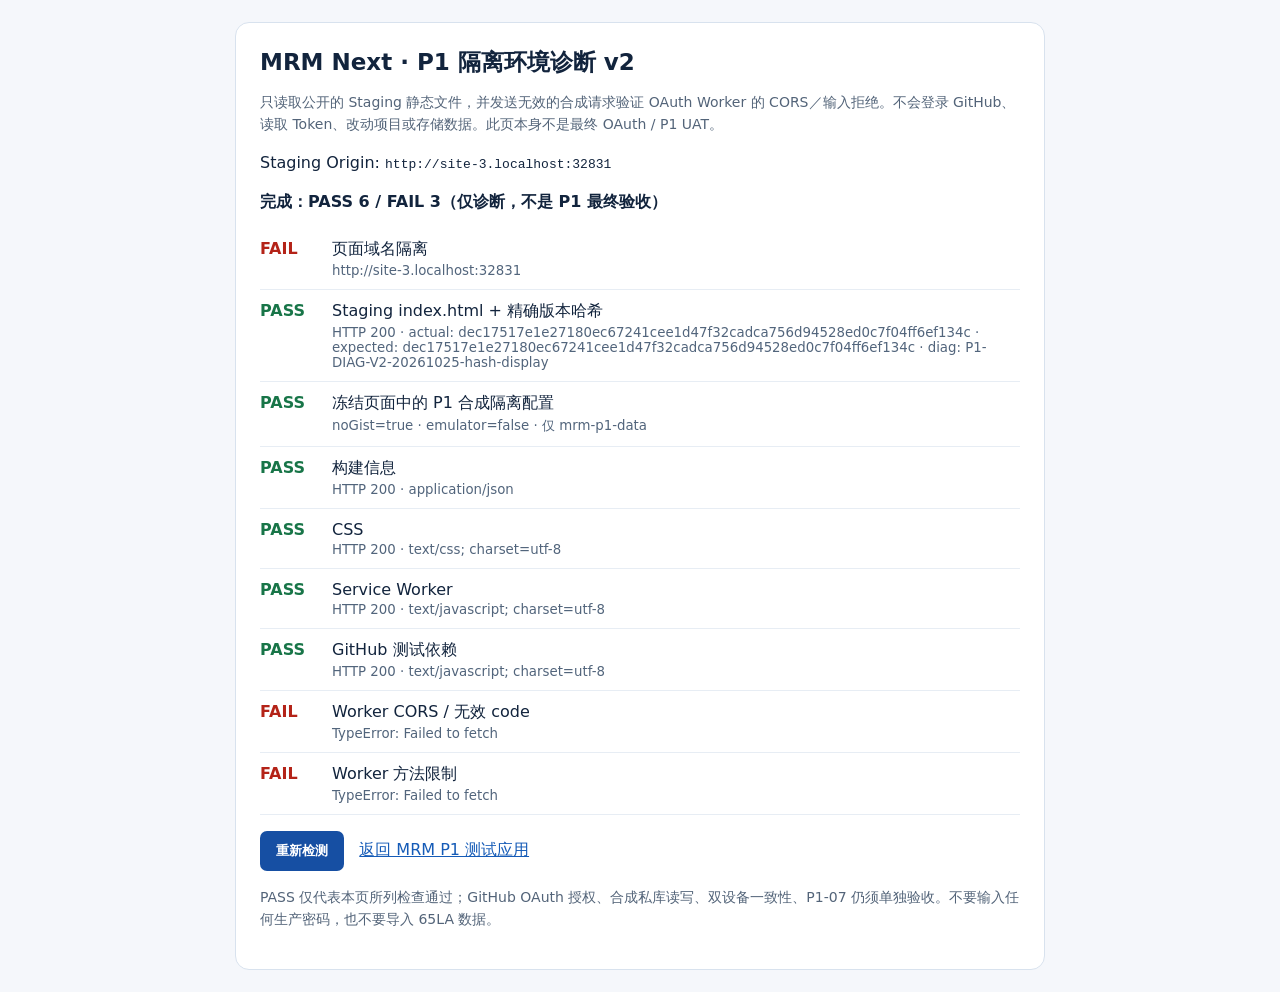
==== p1-readiness-v2.html @ 8fc5a5d3 "test(p1): add cache-independent staging version diagnostic v2" ====
<!doctype html>
<html lang="zh-CN">
<head>
<meta charset="UTF-8">
<meta name="viewport" content="width=device-width, initial-scale=1">
<meta name="referrer" content="no-referrer">
<meta http-equiv="Content-Security-Policy" content="default-src 'none'; script-src 'unsafe-inline'; style-src 'unsafe-inline'; connect-src 'self' https://mrm-p1-oauth-2026.eidolonye.workers.dev; base-uri 'none'; form-action 'none'; object-src 'none'">
<title>MRM P1 独立环境诊断 v2</title>
<style>
body{font-family:system-ui,-apple-system,Segoe UI,sans-serif;background:#f5f7fb;color:#12243d;margin:0;padding:22px}
main{max-width:760px;margin:0 auto;background:white;padding:24px;border:1px solid #d8e2ee;border-radius:14px}
h1{font-size:23px;margin:0 0 10px}p{line-height:1.55}.hint{color:#536479;font-size:14px}
a{color:#155bb7}.item{padding:11px 0;border-bottom:1px solid #e7edf4;display:flex;gap:12px;align-items:baseline}
.ind{min-width:60px;font-weight:700}.pass{color:#187548}.fail{color:#b42318}.busy{color:#706025}
small{display:block;color:#52657c;margin-top:3px;overflow-wrap:anywhere}#summary{font-weight:700;margin:15px 0}
button{padding:11px 16px;background:#164fa3;border:0;border-radius:7px;color:white;cursor:pointer;font-weight:650}
</style>
</head>
<body><main>
<h1>MRM Next · P1 隔离环境诊断 v2</h1>
<p class="hint">只读取公开的 Staging 静态文件，并发送无效的合成请求验证 OAuth Worker 的 CORS／输入拒绝。不会登录 GitHub、读取 Token、改动项目或存储数据。此页本身不是最终 OAuth / P1 UAT。</p>
<p>Staging Origin: <code id="origin"></code></p>
<div id="summary" aria-live="polite">准备检测…</div>
<div id="results" aria-live="polite"></div>
<p><button id="run" type="button">重新检测</button> &nbsp; <a href="/">返回 MRM P1 测试应用</a></p>
<p class="hint">PASS 仅代表本页所列检查通过；GitHub OAuth 授权、合成私库读写、双设备一致性、P1-07 仍须单独验收。不要输入任何生产密码，也不要导入 65LA 数据。</p>
<script>
const expectedOrigin='https://mrm-p1-lab-2026.github.io';
const worker='https://mrm-p1-oauth-2026.eidolonye.workers.dev/exchange';
const expectedHash='dec17517e1e27180ec67241cee1d47f32cadca756d94528ed0c7f04ff6ef134c';
const results=document.querySelector('#results'),sum=document.querySelector('#summary');
const evidenceVersion='P1-DIAG-V2-20261025-hash-display';
document.querySelector('#origin').textContent=location.origin;
let passed=0,failed=0;
function add(name,ok,detail){
 const row=document.createElement('div');row.className='item';
 const badge=document.createElement('span');badge.className='ind '+(ok?'pass':'fail');badge.textContent=ok?'PASS':'FAIL';
 const box=document.createElement('span');box.textContent=name;
 const info=document.createElement('small');info.textContent=String(detail||'');box.append(info);row.append(badge,box);results.append(row);
 ok?passed++:failed++;
 sum.textContent='PASS '+passed+' / FAIL '+failed+'（仅诊断，不是 P1 最终验收）';
}
const status=(r)=>'HTTP '+r.status;
async function run(){
 passed=0;failed=0;results.replaceChildren();sum.textContent='正在运行不含凭据的检查…';
 add('页面域名隔离',location.origin===expectedOrigin,location.origin);
 let src='';
 try{
  const r=await fetch('/index.html?p1-check=1',{cache:'no-store'});
  const raw=await r.arrayBuffer();
  const bytes=new Uint8Array(raw);
  src=new TextDecoder().decode(bytes);
  const digest=await crypto.subtle.digest('SHA-256',bytes);
  const sha=Array.from(new Uint8Array(digest),b=>b.toString(16).padStart(2,'0')).join('');
  add('Staging index.html + 精确版本哈希',r.ok && sha===expectedHash,status(r)+' · actual: '+sha+' · expected: '+expectedHash+' · diag: '+evidenceVersion);
 }catch(e){add('Staging HTML / 版本哈希',false,String(e))}
 try{
  const found=src.match(/window\.MRM_S5_BUILD=Object\.freeze\((\{[^\n]+\})\);/);
  const c=JSON.parse(found&&found[1]);
  const g=c.github||{};
  const ok=c.channel==='p1-synthetic'&&c.noGist===true&&c.emulator===false&&g.exchangeUrl===worker&&g.allowedOrigins.includes(expectedOrigin)&&g.dataRepo.owner==='mrm-p1-lab-2026'&&g.dataRepo.repo==='mrm-p1-data';
  add('冻结页面中的 P1 合成隔离配置',ok,ok?'noGist=true · emulator=false · 仅 mrm-p1-data':'P1 配置缺失或不一致');
 }catch(e){add('P1 合成隔离配置',false,String(e))}
 for (const [label,path] of [['构建信息','/BUILD_INFO.json'],['CSS','/assets/app.css'],['Service Worker','/sw.js'],['GitHub 测试依赖','/vendor/Sortable.min.js']]){
  try {const r=await fetch(path+'?p1-check=1',{cache:'no-store'});add(label,r.ok,status(r)+' · '+r.headers.get('content-type'))}
  catch(e){add(label,false,String(e))}
 }
 try{
  const r=await fetch(worker,{method:'POST',headers:{'Content-Type':'application/json'},body:'{}',cache:'no-store',credentials:'omit'});
  const v=await r.json();
  add('Worker CORS 预检 + 无效 code 拒绝',r.status===400&&v.error==='invalid code',status(r)+' · '+String(v.error).slice(0,80));
 }catch(e){add('Worker CORS / 无效 code',false,String(e))}
 try{
  const r=await fetch(worker,{method:'GET',cache:'no-store',credentials:'omit'});
  const v=await r.json();
  add('Worker 仅允许 POST',r.status===405&&v.error==='POST only',status(r)+' · '+String(v.error).slice(0,80));
 }catch(e){add('Worker 方法限制',false,String(e))}
 sum.textContent='完成：PASS '+passed+' / FAIL '+failed+'（仅诊断，不是 P1 最终验收）';
}
document.querySelector('#run').addEventListener('click',run);
run();
</script>
</main></body></html>
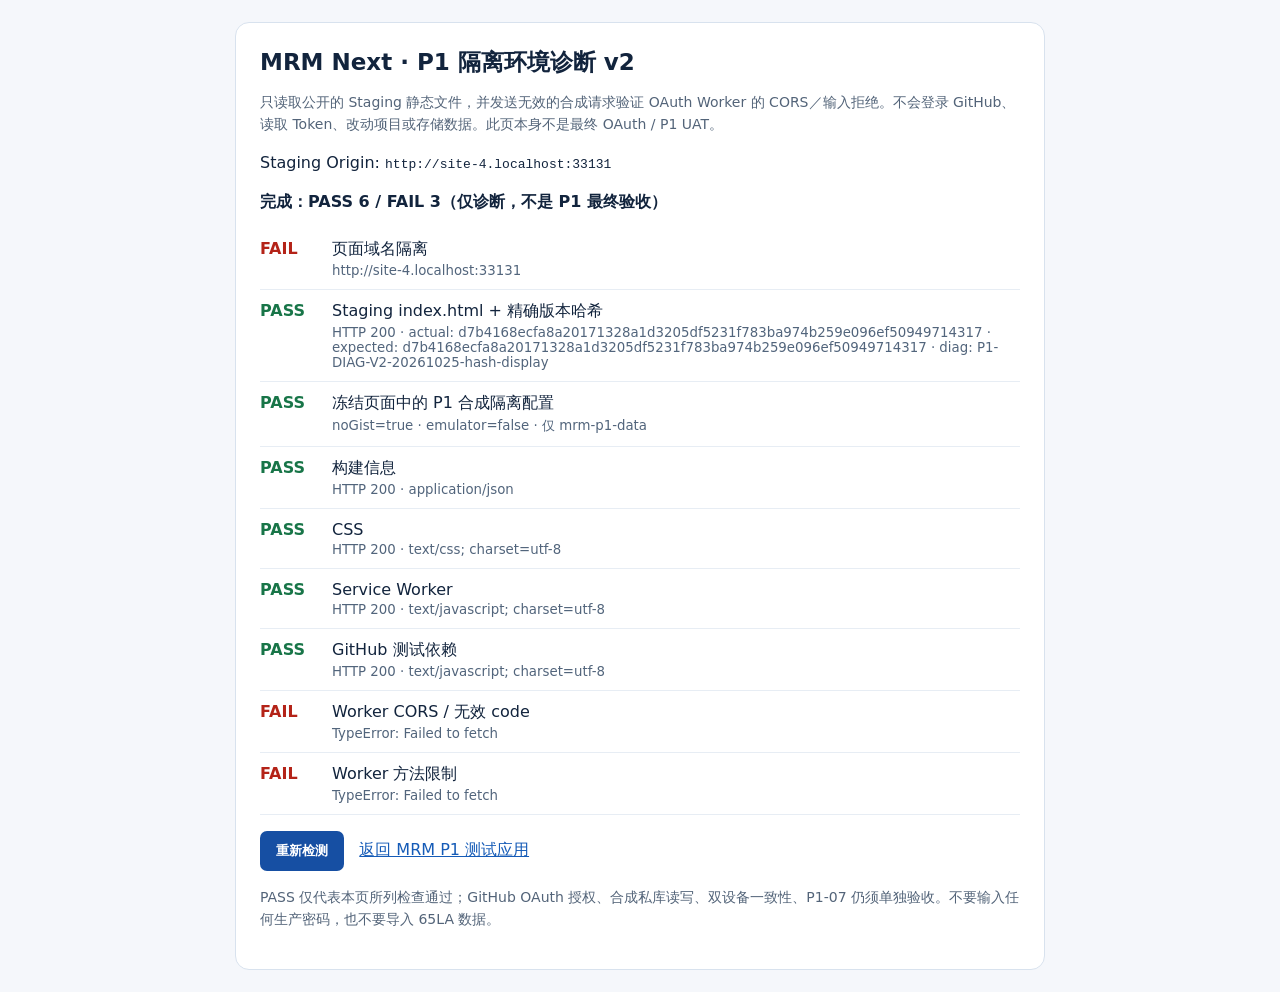
==== commit b8a734e0: "test(p1): pin diagnostic to corrected GitHub App Client ID build" ====
--- a/p1-readiness-v2.html
+++ b/p1-readiness-v2.html
@@ -27,7 +27,7 @@
 <script>
 const expectedOrigin='https://mrm-p1-lab-2026.github.io';
 const worker='https://mrm-p1-oauth-2026.eidolonye.workers.dev/exchange';
-const expectedHash='dec17517e1e27180ec67241cee1d47f32cadca756d94528ed0c7f04ff6ef134c';
+const expectedHash='d7b4168ecfa8a20171328a1d3205df5231f783ba974b259e096ef50949714317';
 const results=document.querySelector('#results'),sum=document.querySelector('#summary');
 const evidenceVersion='P1-DIAG-V2-20261025-hash-display';
 document.querySelector('#origin').textContent=location.origin;
